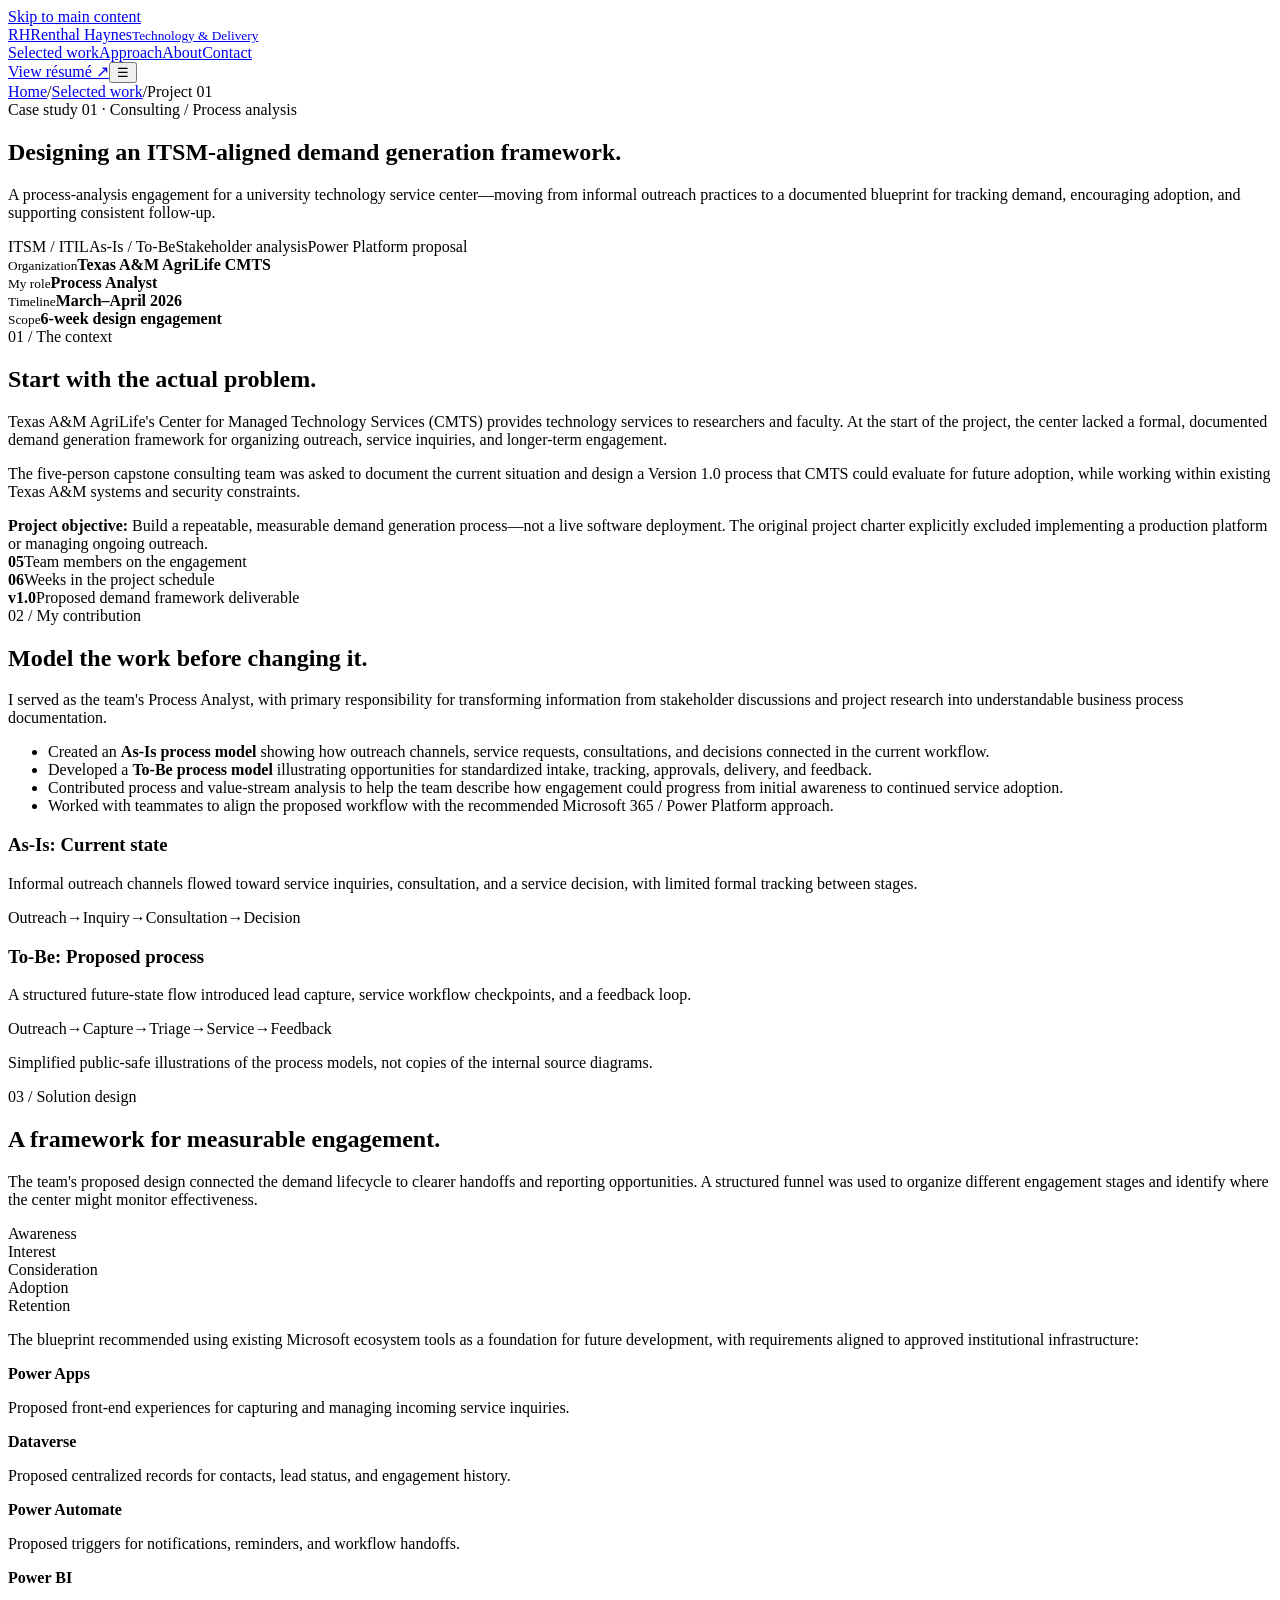
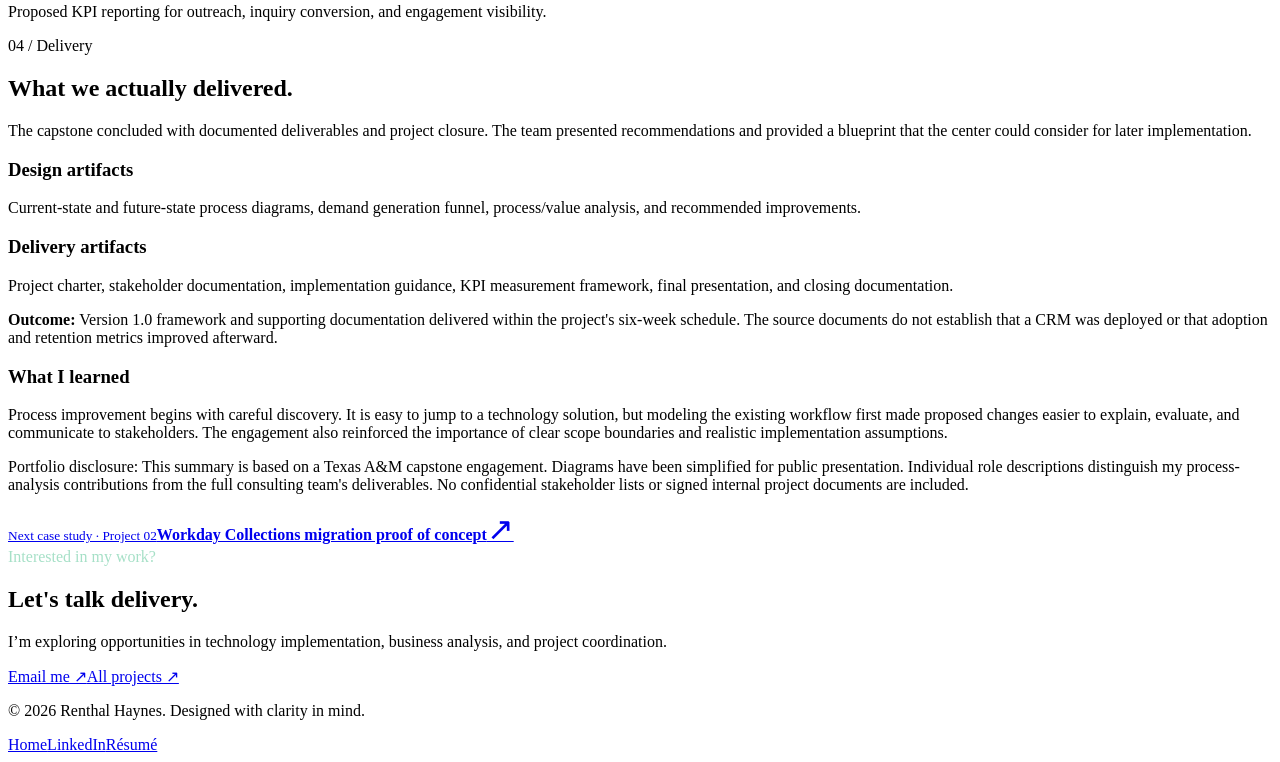
==== agrilife.html @ 1ded7bfa "Add portfolio website: agrilife.html" ====
<!DOCTYPE html><html lang="en"><head><meta charset="utf-8"><meta name="viewport" content="width=device-width,initial-scale=1"><meta name="description" content="A case study in ITSM-aligned demand generation, business process analysis, and future-state solution design for Texas A&M AgriLife CMTS."><meta name="theme-color" content="#09252e"><title>AgriLife ITSM Case Study | Renthal Haynes</title><link rel="icon" href="assets/favicon.svg" type="image/svg+xml"><link rel="stylesheet" href="styles.css"></head><body>
<a class="skip-link" href="#main">Skip to main content</a><header class="site-header"><div class="container nav-wrap"><a class="brand" href="index.html"><span class="brand-mark">RH</span><span>Renthal Haynes<small>Technology &amp; Delivery</small></span></a><nav class="nav-links" id="site-menu" aria-label="Primary navigation"><a href="index.html#work">Selected work</a><a href="index.html#approach">Approach</a><a href="index.html#about">About</a><a href="index.html#contact">Contact</a></nav><div class="header-right"><a class="nav-cta" href="resume.html" target="_blank" rel="noopener">View résumé ↗</a><button type="button" class="menu-btn" aria-controls="site-menu" aria-expanded="false" aria-label="Open navigation">☰</button></div></div></header>
<main id="main"><section class="case-hero"><div class="container"><div class="crumbs"><a href="index.html">Home</a><span>/</span><a href="index.html#work">Selected work</a><span>/</span>Project 01</div><div class="eyebrow">Case study 01 · Consulting / Process analysis</div><h1>Designing an ITSM-aligned demand generation framework.</h1><p class="lede">A process-analysis engagement for a university technology service center—moving from informal outreach practices to a documented blueprint for tracking demand, encouraging adoption, and supporting consistent follow-up.</p><div class="tags"><span>ITSM / ITIL</span><span>As-Is / To-Be</span><span>Stakeholder analysis</span><span>Power Platform proposal</span></div><div class="case-facts"><div class="case-fact"><small>Organization</small><strong>Texas A&amp;M AgriLife CMTS</strong></div><div class="case-fact"><small>My role</small><strong>Process Analyst</strong></div><div class="case-fact"><small>Timeline</small><strong>March–April 2026</strong></div><div class="case-fact"><small>Scope</small><strong>6-week design engagement</strong></div></div></div></section>
<section class="case-section"><div class="container case-row"><div class="case-side"><div class="eyebrow small-label">01 / The context</div><h2>Start with the actual problem.</h2></div><div class="case-main"><p>Texas A&amp;M AgriLife's Center for Managed Technology Services (CMTS) provides technology services to researchers and faculty. At the start of the project, the center lacked a formal, documented demand generation framework for organizing outreach, service inquiries, and longer-term engagement.</p><p>The five-person capstone consulting team was asked to document the current situation and design a Version 1.0 process that CMTS could evaluate for future adoption, while working within existing Texas A&amp;M systems and security constraints.</p><div class="callout"><strong>Project objective:</strong> Build a repeatable, measurable demand generation process—not a live software deployment. The original project charter explicitly excluded implementing a production platform or managing ongoing outreach.</div><div class="metric-cards"><div class="metric-card"><strong>05</strong><span>Team members on the engagement</span></div><div class="metric-card"><strong>06</strong><span>Weeks in the project schedule</span></div><div class="metric-card"><strong>v1.0</strong><span>Proposed demand framework deliverable</span></div></div></div></div></section>
<section class="case-section alt"><div class="container case-row"><div class="case-side"><div class="eyebrow small-label">02 / My contribution</div><h2>Model the work before changing it.</h2></div><div class="case-main"><p>I served as the team's Process Analyst, with primary responsibility for transforming information from stakeholder discussions and project research into understandable business process documentation.</p><ul><li>Created an <strong>As-Is process model</strong> showing how outreach channels, service requests, consultations, and decisions connected in the current workflow.</li><li>Developed a <strong>To-Be process model</strong> illustrating opportunities for standardized intake, tracking, approvals, delivery, and feedback.</li><li>Contributed process and value-stream analysis to help the team describe how engagement could progress from initial awareness to continued service adoption.</li><li>Worked with teammates to align the proposed workflow with the recommended Microsoft 365 / Power Platform approach.</li></ul><div class="case-duo"><div class="case-panel"><h3>As-Is: Current state</h3><p>Informal outreach channels flowed toward service inquiries, consultation, and a service decision, with limited formal tracking between stages.</p><div class="flow-simple" role="img" aria-label="Simplified current workflow: Outreach to inquiry to consultation to decision"><span>Outreach</span><b>→</b><span>Inquiry</span><b>→</b><span>Consultation</span><b>→</b><span>Decision</span></div></div><div class="case-panel"><h3>To-Be: Proposed process</h3><p>A structured future-state flow introduced lead capture, service workflow checkpoints, and a feedback loop.</p><div class="flow-simple" role="img" aria-label="Simplified future workflow: Outreach to capture to triage to service to feedback"><span>Outreach</span><b>→</b><span>Capture</span><b>→</b><span>Triage</span><b>→</b><span>Service</span><b>→</b><span>Feedback</span></div></div></div><p class="figcaption">Simplified public-safe illustrations of the process models, not copies of the internal source diagrams.</p></div></div></section>
<section class="case-section"><div class="container case-row"><div class="case-side"><div class="eyebrow small-label">03 / Solution design</div><h2>A framework for measurable engagement.</h2></div><div class="case-main"><p>The team's proposed design connected the demand lifecycle to clearer handoffs and reporting opportunities. A structured funnel was used to organize different engagement stages and identify where the center might monitor effectiveness.</p><div class="funnel" role="img" aria-label="Proposed demand funnel: awareness, interest, consideration, adoption, retention"><div>Awareness</div><div>Interest</div><div>Consideration</div><div>Adoption</div><div>Retention</div></div><p>The blueprint recommended using existing Microsoft ecosystem tools as a foundation for future development, with requirements aligned to approved institutional infrastructure:</p><div class="tools-grid"><div class="tool-item"><strong>Power Apps</strong><p>Proposed front-end experiences for capturing and managing incoming service inquiries.</p></div><div class="tool-item"><strong>Dataverse</strong><p>Proposed centralized records for contacts, lead status, and engagement history.</p></div><div class="tool-item"><strong>Power Automate</strong><p>Proposed triggers for notifications, reminders, and workflow handoffs.</p></div><div class="tool-item"><strong>Power BI</strong><p>Proposed KPI reporting for outreach, inquiry conversion, and engagement visibility.</p></div></div></div></div></section>
<section class="case-section alt"><div class="container case-row"><div class="case-side"><div class="eyebrow small-label">04 / Delivery</div><h2>What we actually delivered.</h2></div><div class="case-main"><p>The capstone concluded with documented deliverables and project closure. The team presented recommendations and provided a blueprint that the center could consider for later implementation.</p><div class="case-duo"><div class="case-panel"><h3>Design artifacts</h3><p>Current-state and future-state process diagrams, demand generation funnel, process/value analysis, and recommended improvements.</p></div><div class="case-panel"><h3>Delivery artifacts</h3><p>Project charter, stakeholder documentation, implementation guidance, KPI measurement framework, final presentation, and closing documentation.</p></div></div><div class="callout"><strong>Outcome:</strong> Version 1.0 framework and supporting documentation delivered within the project's six-week schedule. The source documents do not establish that a CRM was deployed or that adoption and retention metrics improved afterward.</div><h3>What I learned</h3><p>Process improvement begins with careful discovery. It is easy to jump to a technology solution, but modeling the existing workflow first made proposed changes easier to explain, evaluate, and communicate to stakeholders. The engagement also reinforced the importance of clear scope boundaries and realistic implementation assumptions.</p><p class="notice">Portfolio disclosure: This summary is based on a Texas A&amp;M capstone engagement. Diagrams have been simplified for public presentation. Individual role descriptions distinguish my process-analysis contributions from the full consulting team's deliverables. No confidential stakeholder lists or signed internal project documents are included.</p></div></div></section>
<div class="next-project"><div class="container"><a href="workday.html"><span><small>Next case study · Project 02</small><strong>Workday Collections migration proof of concept</strong></span><span style="font-size:2rem" aria-hidden="true">↗</span></a></div></div>
<section class="cta-section" id="contact"><div class="container cta-content"><div><div class="eyebrow" style="color:#a6e0c7">Interested in my work?</div><h2>Let's talk delivery.</h2><p>I’m exploring opportunities in technology implementation, business analysis, and project coordination.</p></div><div class="contact-actions"><a class="btn btn-primary" href="mailto:renthalhaynes@gmail.com?subject=Portfolio%20inquiry">Email me ↗</a><a class="btn btn-outline" href="index.html#work">All projects ↗</a></div></div></section></main>
<footer class="footer"><div class="container footer-inner"><p>© <span data-year>2026</span> Renthal Haynes. Designed with clarity in mind.</p><div class="footer-links"><a href="index.html">Home</a><a href="https://www.linkedin.com/in/renthal-haynes-ii/" target="_blank" rel="noopener noreferrer">LinkedIn</a><a href="resume.html" target="_blank" rel="noopener">Résumé</a></div></div></footer><script src="script.js" defer></script></body></html>
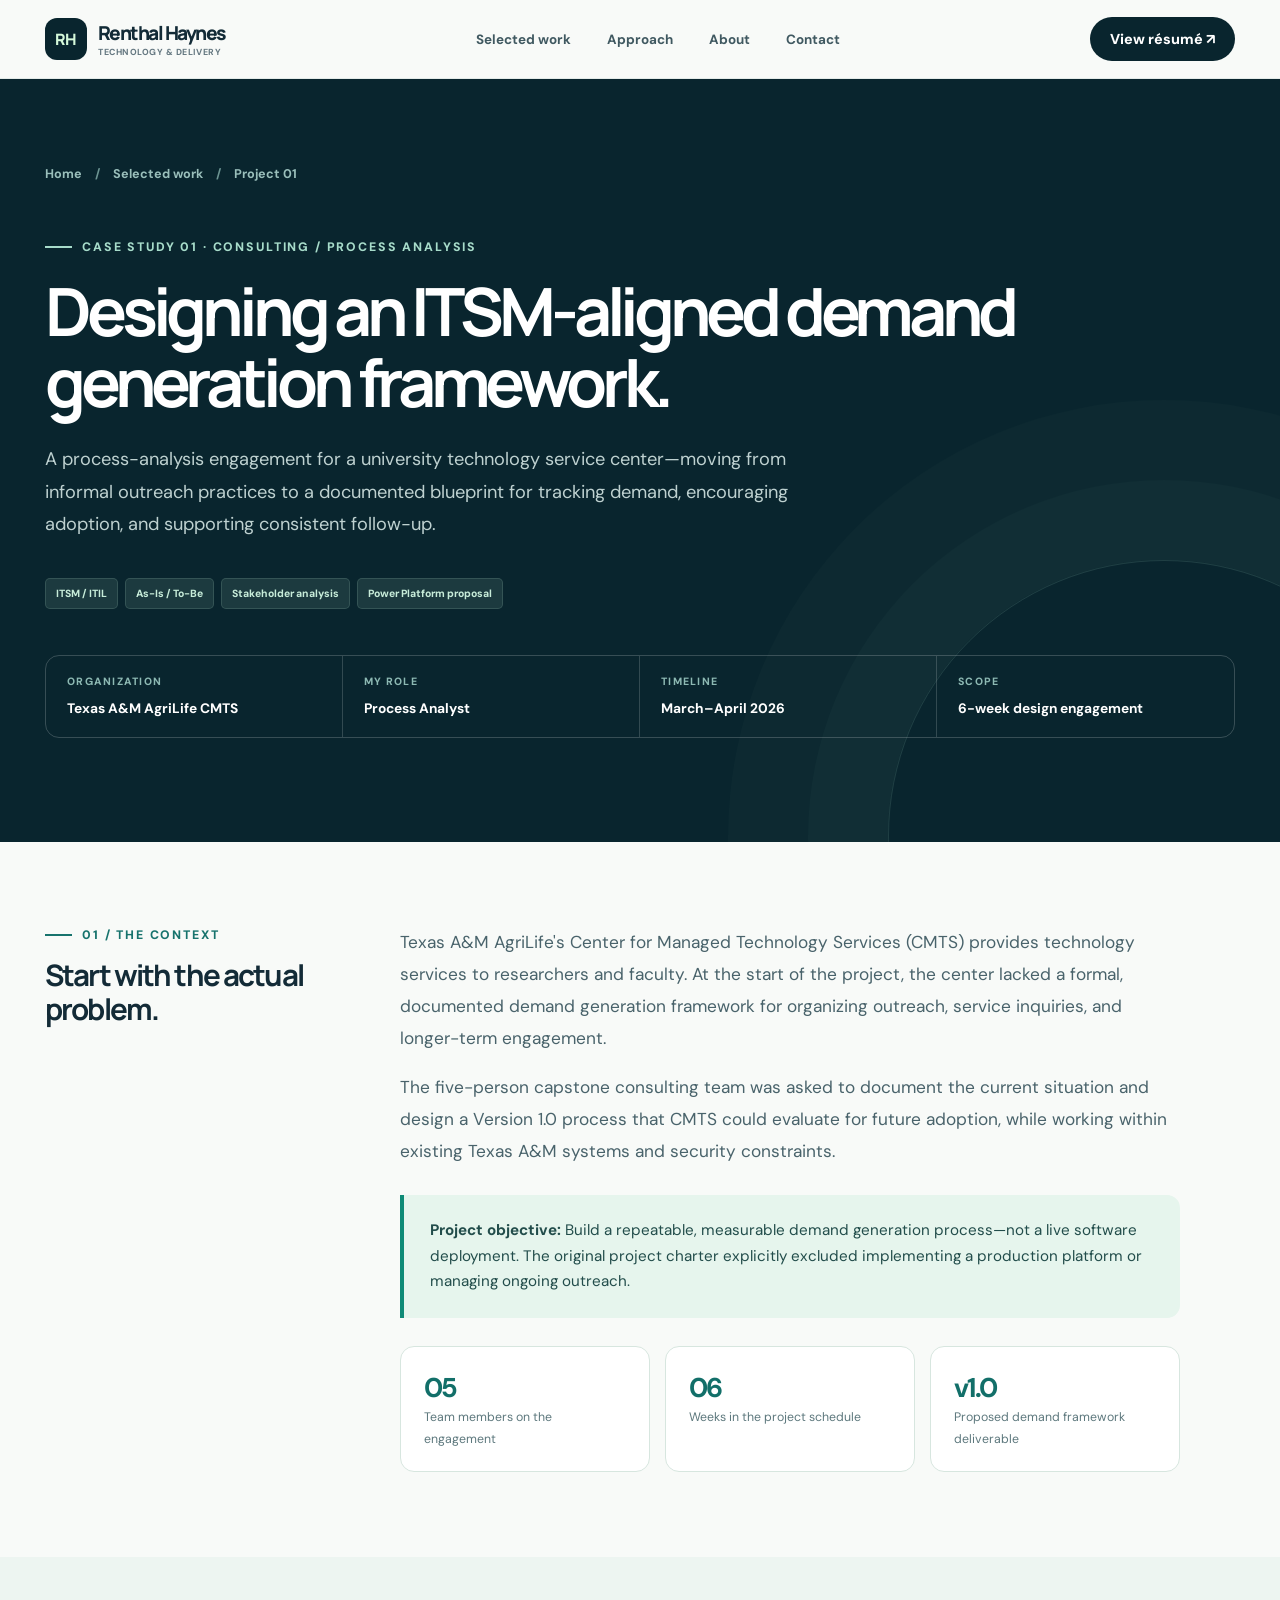
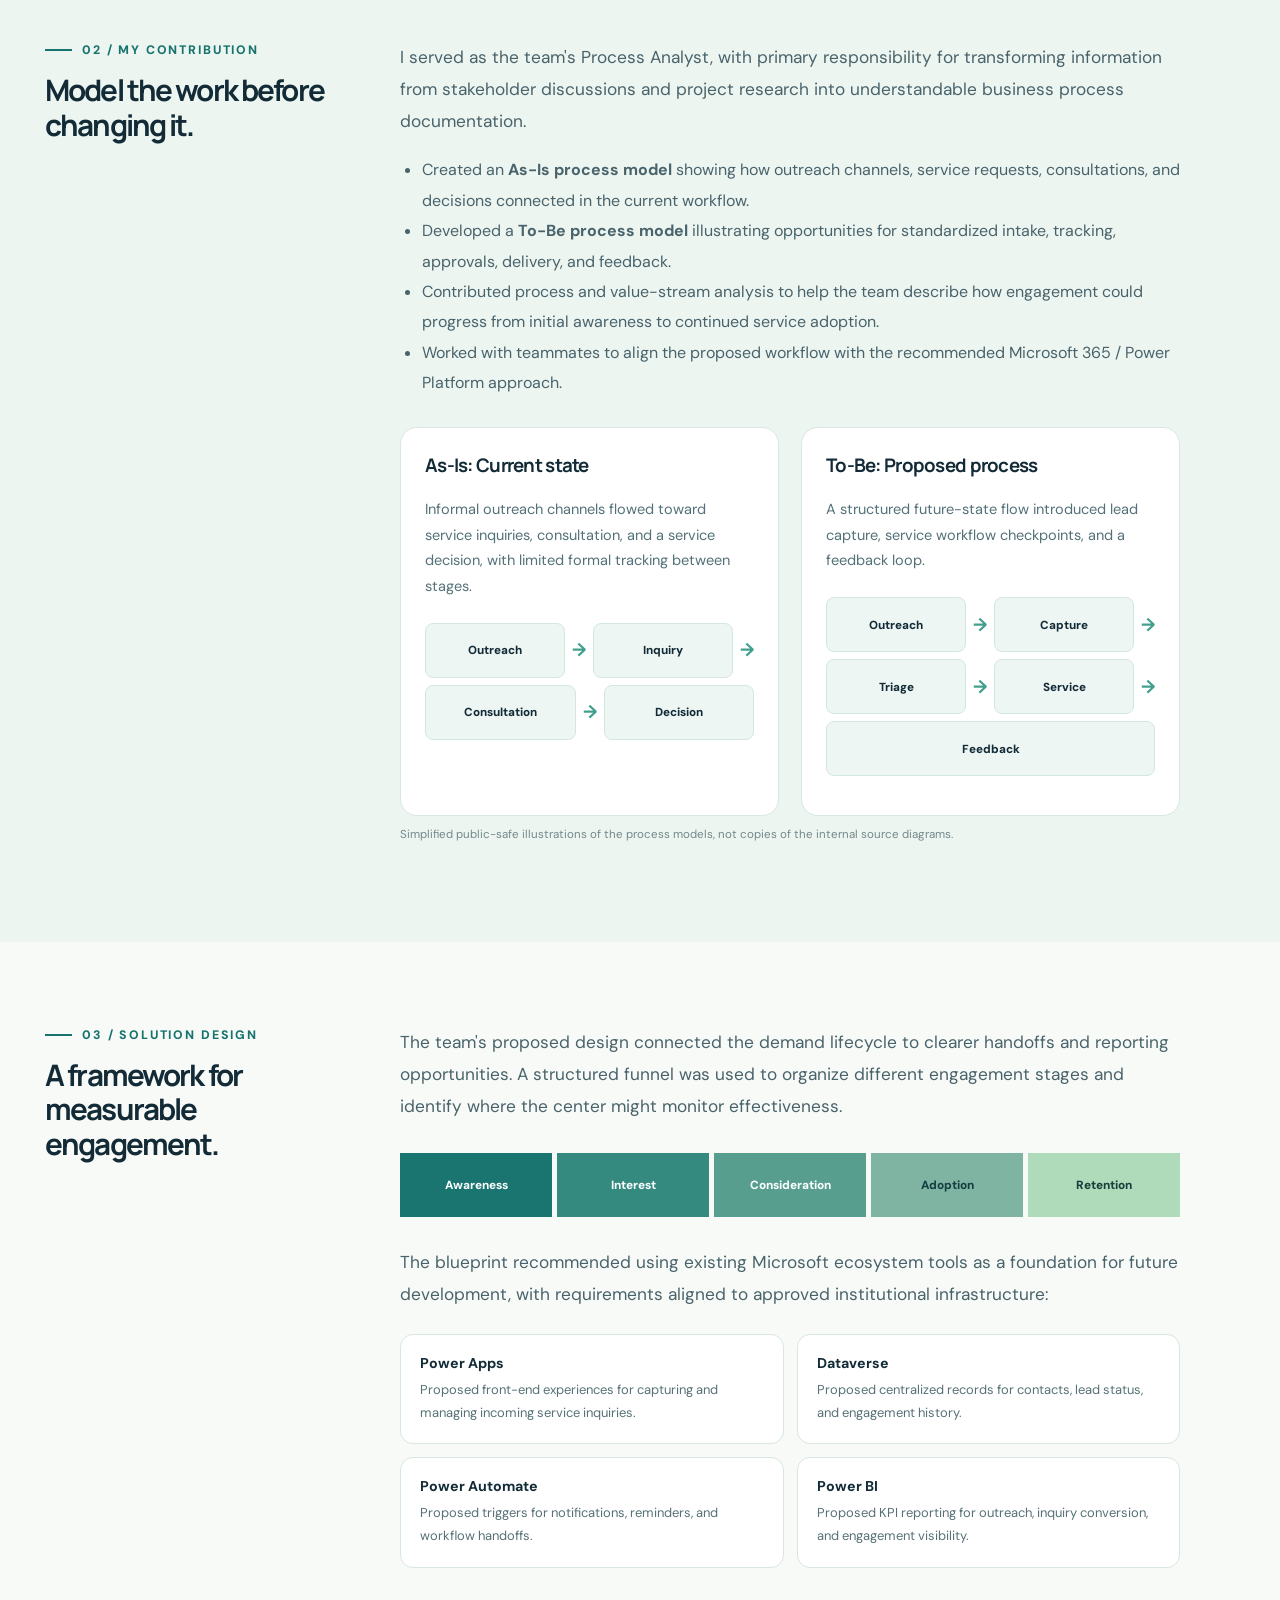
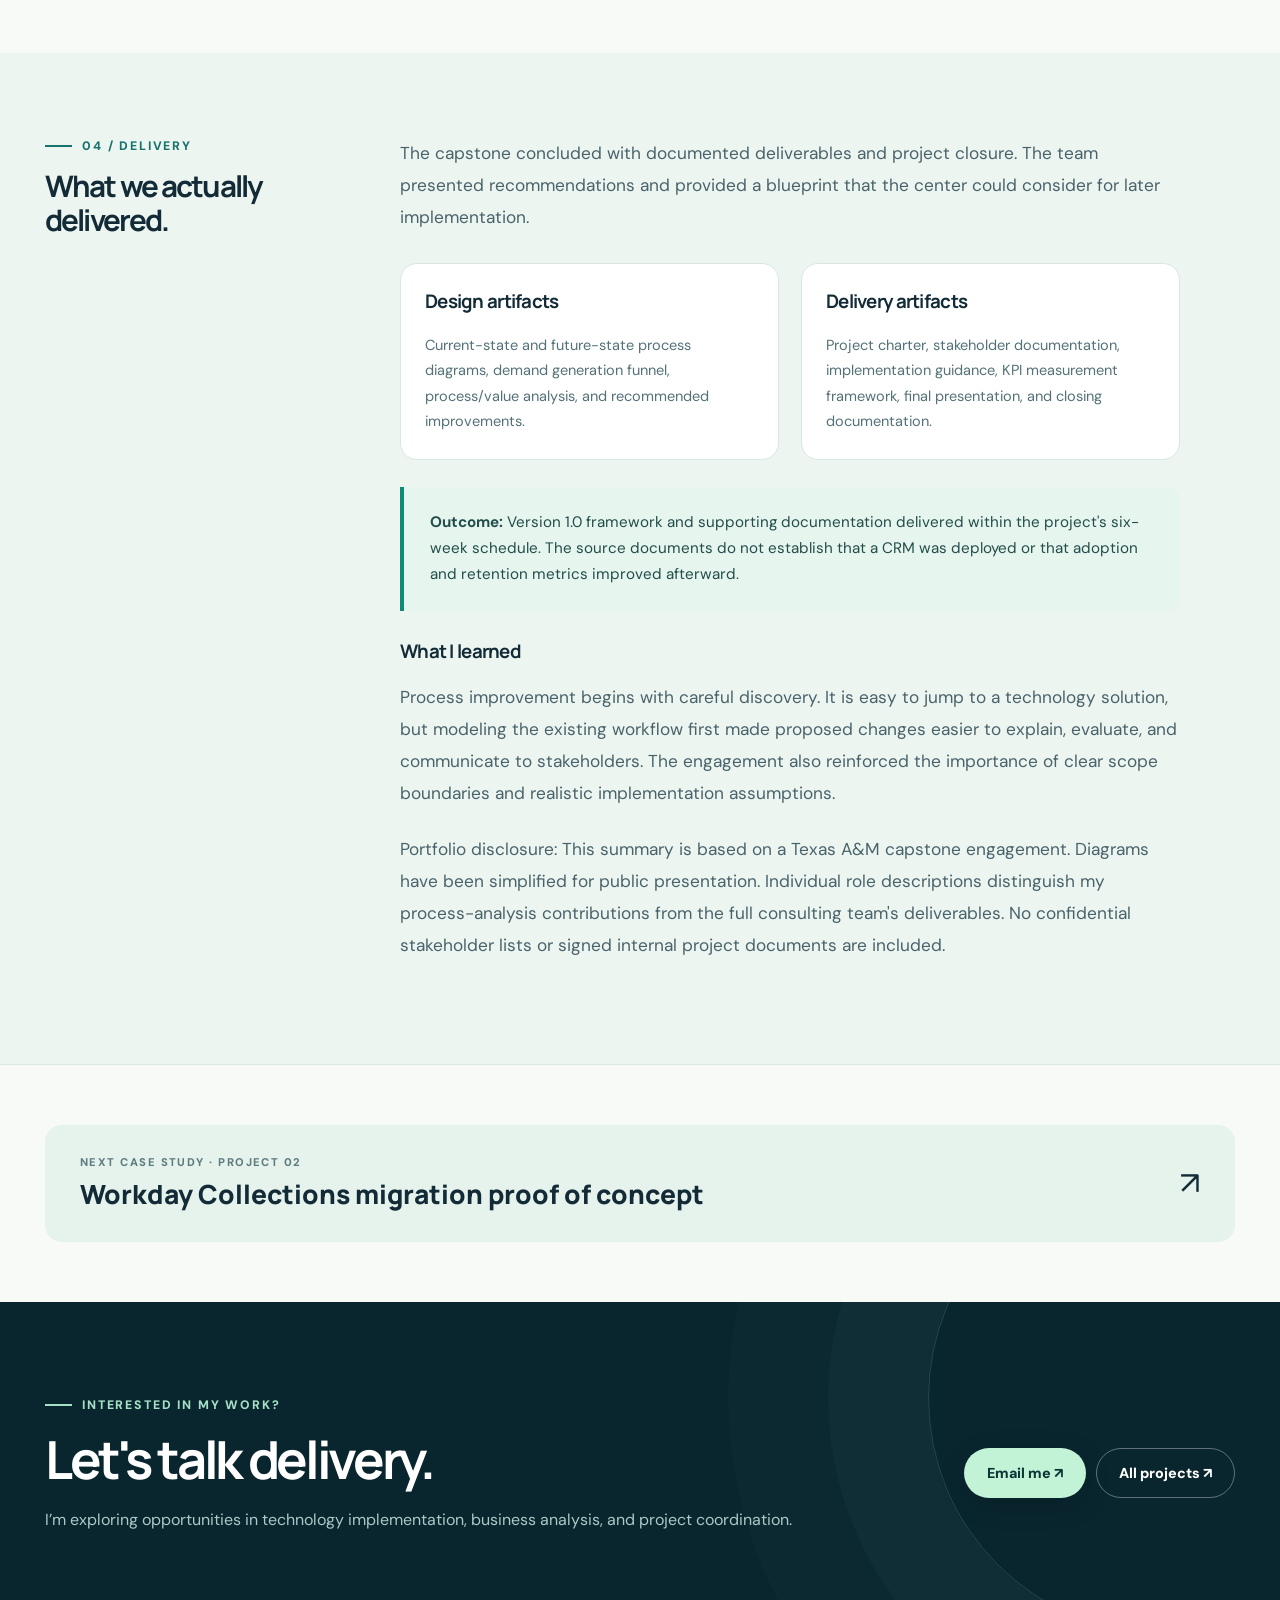
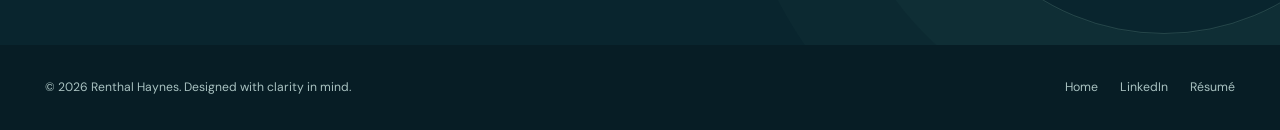
==== commit d4965367: "Fix résumé PDF links to uploaded asset" ====
--- a/agrilife.html
+++ b/agrilife.html
@@ -1,5 +1,5 @@
 <!DOCTYPE html><html lang="en"><head><meta charset="utf-8"><meta name="viewport" content="width=device-width,initial-scale=1"><meta name="description" content="A case study in ITSM-aligned demand generation, business process analysis, and future-state solution design for Texas A&M AgriLife CMTS."><meta name="theme-color" content="#09252e"><title>AgriLife ITSM Case Study | Renthal Haynes</title><link rel="icon" href="assets/favicon.svg" type="image/svg+xml"><link rel="stylesheet" href="styles.css"></head><body>
-<a class="skip-link" href="#main">Skip to main content</a><header class="site-header"><div class="container nav-wrap"><a class="brand" href="index.html"><span class="brand-mark">RH</span><span>Renthal Haynes<small>Technology &amp; Delivery</small></span></a><nav class="nav-links" id="site-menu" aria-label="Primary navigation"><a href="index.html#work">Selected work</a><a href="index.html#approach">Approach</a><a href="index.html#about">About</a><a href="index.html#contact">Contact</a></nav><div class="header-right"><a class="nav-cta" href="resume.html" target="_blank" rel="noopener">View résumé ↗</a><button type="button" class="menu-btn" aria-controls="site-menu" aria-expanded="false" aria-label="Open navigation">☰</button></div></div></header>
+<a class="skip-link" href="#main">Skip to main content</a><header class="site-header"><div class="container nav-wrap"><a class="brand" href="index.html"><span class="brand-mark">RH</span><span>Renthal Haynes<small>Technology &amp; Delivery</small></span></a><nav class="nav-links" id="site-menu" aria-label="Primary navigation"><a href="index.html#work">Selected work</a><a href="index.html#approach">Approach</a><a href="index.html#about">About</a><a href="index.html#contact">Contact</a></nav><div class="header-right"><a class="nav-cta" href="assets/Renthal_Haynes_Solutions_Project_Delivery_Resume.pdf" target="_blank" rel="noopener">View résumé ↗</a><button type="button" class="menu-btn" aria-controls="site-menu" aria-expanded="false" aria-label="Open navigation">☰</button></div></div></header>
 <main id="main"><section class="case-hero"><div class="container"><div class="crumbs"><a href="index.html">Home</a><span>/</span><a href="index.html#work">Selected work</a><span>/</span>Project 01</div><div class="eyebrow">Case study 01 · Consulting / Process analysis</div><h1>Designing an ITSM-aligned demand generation framework.</h1><p class="lede">A process-analysis engagement for a university technology service center—moving from informal outreach practices to a documented blueprint for tracking demand, encouraging adoption, and supporting consistent follow-up.</p><div class="tags"><span>ITSM / ITIL</span><span>As-Is / To-Be</span><span>Stakeholder analysis</span><span>Power Platform proposal</span></div><div class="case-facts"><div class="case-fact"><small>Organization</small><strong>Texas A&amp;M AgriLife CMTS</strong></div><div class="case-fact"><small>My role</small><strong>Process Analyst</strong></div><div class="case-fact"><small>Timeline</small><strong>March–April 2026</strong></div><div class="case-fact"><small>Scope</small><strong>6-week design engagement</strong></div></div></div></section>
 <section class="case-section"><div class="container case-row"><div class="case-side"><div class="eyebrow small-label">01 / The context</div><h2>Start with the actual problem.</h2></div><div class="case-main"><p>Texas A&amp;M AgriLife's Center for Managed Technology Services (CMTS) provides technology services to researchers and faculty. At the start of the project, the center lacked a formal, documented demand generation framework for organizing outreach, service inquiries, and longer-term engagement.</p><p>The five-person capstone consulting team was asked to document the current situation and design a Version 1.0 process that CMTS could evaluate for future adoption, while working within existing Texas A&amp;M systems and security constraints.</p><div class="callout"><strong>Project objective:</strong> Build a repeatable, measurable demand generation process—not a live software deployment. The original project charter explicitly excluded implementing a production platform or managing ongoing outreach.</div><div class="metric-cards"><div class="metric-card"><strong>05</strong><span>Team members on the engagement</span></div><div class="metric-card"><strong>06</strong><span>Weeks in the project schedule</span></div><div class="metric-card"><strong>v1.0</strong><span>Proposed demand framework deliverable</span></div></div></div></div></section>
 <section class="case-section alt"><div class="container case-row"><div class="case-side"><div class="eyebrow small-label">02 / My contribution</div><h2>Model the work before changing it.</h2></div><div class="case-main"><p>I served as the team's Process Analyst, with primary responsibility for transforming information from stakeholder discussions and project research into understandable business process documentation.</p><ul><li>Created an <strong>As-Is process model</strong> showing how outreach channels, service requests, consultations, and decisions connected in the current workflow.</li><li>Developed a <strong>To-Be process model</strong> illustrating opportunities for standardized intake, tracking, approvals, delivery, and feedback.</li><li>Contributed process and value-stream analysis to help the team describe how engagement could progress from initial awareness to continued service adoption.</li><li>Worked with teammates to align the proposed workflow with the recommended Microsoft 365 / Power Platform approach.</li></ul><div class="case-duo"><div class="case-panel"><h3>As-Is: Current state</h3><p>Informal outreach channels flowed toward service inquiries, consultation, and a service decision, with limited formal tracking between stages.</p><div class="flow-simple" role="img" aria-label="Simplified current workflow: Outreach to inquiry to consultation to decision"><span>Outreach</span><b>→</b><span>Inquiry</span><b>→</b><span>Consultation</span><b>→</b><span>Decision</span></div></div><div class="case-panel"><h3>To-Be: Proposed process</h3><p>A structured future-state flow introduced lead capture, service workflow checkpoints, and a feedback loop.</p><div class="flow-simple" role="img" aria-label="Simplified future workflow: Outreach to capture to triage to service to feedback"><span>Outreach</span><b>→</b><span>Capture</span><b>→</b><span>Triage</span><b>→</b><span>Service</span><b>→</b><span>Feedback</span></div></div></div><p class="figcaption">Simplified public-safe illustrations of the process models, not copies of the internal source diagrams.</p></div></div></section>
@@ -7,4 +7,4 @@
 <section class="case-section alt"><div class="container case-row"><div class="case-side"><div class="eyebrow small-label">04 / Delivery</div><h2>What we actually delivered.</h2></div><div class="case-main"><p>The capstone concluded with documented deliverables and project closure. The team presented recommendations and provided a blueprint that the center could consider for later implementation.</p><div class="case-duo"><div class="case-panel"><h3>Design artifacts</h3><p>Current-state and future-state process diagrams, demand generation funnel, process/value analysis, and recommended improvements.</p></div><div class="case-panel"><h3>Delivery artifacts</h3><p>Project charter, stakeholder documentation, implementation guidance, KPI measurement framework, final presentation, and closing documentation.</p></div></div><div class="callout"><strong>Outcome:</strong> Version 1.0 framework and supporting documentation delivered within the project's six-week schedule. The source documents do not establish that a CRM was deployed or that adoption and retention metrics improved afterward.</div><h3>What I learned</h3><p>Process improvement begins with careful discovery. It is easy to jump to a technology solution, but modeling the existing workflow first made proposed changes easier to explain, evaluate, and communicate to stakeholders. The engagement also reinforced the importance of clear scope boundaries and realistic implementation assumptions.</p><p class="notice">Portfolio disclosure: This summary is based on a Texas A&amp;M capstone engagement. Diagrams have been simplified for public presentation. Individual role descriptions distinguish my process-analysis contributions from the full consulting team's deliverables. No confidential stakeholder lists or signed internal project documents are included.</p></div></div></section>
 <div class="next-project"><div class="container"><a href="workday.html"><span><small>Next case study · Project 02</small><strong>Workday Collections migration proof of concept</strong></span><span style="font-size:2rem" aria-hidden="true">↗</span></a></div></div>
 <section class="cta-section" id="contact"><div class="container cta-content"><div><div class="eyebrow" style="color:#a6e0c7">Interested in my work?</div><h2>Let's talk delivery.</h2><p>I’m exploring opportunities in technology implementation, business analysis, and project coordination.</p></div><div class="contact-actions"><a class="btn btn-primary" href="mailto:renthalhaynes@gmail.com?subject=Portfolio%20inquiry">Email me ↗</a><a class="btn btn-outline" href="index.html#work">All projects ↗</a></div></div></section></main>
-<footer class="footer"><div class="container footer-inner"><p>© <span data-year>2026</span> Renthal Haynes. Designed with clarity in mind.</p><div class="footer-links"><a href="index.html">Home</a><a href="https://www.linkedin.com/in/renthal-haynes-ii/" target="_blank" rel="noopener noreferrer">LinkedIn</a><a href="resume.html" target="_blank" rel="noopener">Résumé</a></div></div></footer><script src="script.js" defer></script></body></html>+<footer class="footer"><div class="container footer-inner"><p>© <span data-year>2026</span> Renthal Haynes. Designed with clarity in mind.</p><div class="footer-links"><a href="index.html">Home</a><a href="https://www.linkedin.com/in/renthal-haynes-ii/" target="_blank" rel="noopener noreferrer">LinkedIn</a><a href="assets/Renthal_Haynes_Solutions_Project_Delivery_Resume.pdf" target="_blank" rel="noopener">Résumé</a></div></div></footer><script src="script.js" defer></script></body></html>
--- a/styles.css
+++ b/styles.css
@@ -0,0 +1,7 @@
+@import url('https://fonts.googleapis.com/css2?family=DM+Sans:wght@400;500;600;700&family=Manrope:wght@400;500;600;700;800&display=swap');
+:root{--ink:#132b37;--muted:#647780;--paper:#f8faf8;--canvas:#f0f5f3;--white:#fff;--line:#dce7e4;--dark:#09252e;--dark2:#143942;--teal:#0f7d75;--mint:#c1f1dc;--lime:#d8f2c1;--amber:#f8cd8a;--shadow:0 26px 70px rgba(20,55,67,.095);--radius:21px;scroll-behavior:smooth}
+*{box-sizing:border-box}body{margin:0;background:var(--paper);color:var(--ink);font-family:'DM Sans',Arial,sans-serif;-webkit-font-smoothing:antialiased}body.menu-open{overflow:hidden}::selection{background:#b0e3ce;color:#073b3a}a{color:inherit;text-decoration:none}button{font:inherit;cursor:pointer}img{max-width:100%}p{line-height:1.76}h1,h2,h3,h4,p{margin-top:0}h1,h2,h3,h4,.brand,.pill{font-family:'Manrope',Arial,sans-serif}h1{font-size:clamp(3.1rem,6.65vw,6.4rem);letter-spacing:-.077em;line-height:1.07}h2{font-size:clamp(2.15rem,4.1vw,3.75rem);line-height:1.16;letter-spacing:-.063em}h3{letter-spacing:-.038em}.eyebrow{display:flex;align-items:center;gap:10px;font-size:.77rem;font-weight:800;letter-spacing:.15em;text-transform:uppercase}.eyebrow:before{content:'';width:27px;height:2px;background:currentColor}.container{width:min(1190px,calc(100% - 64px));margin-inline:auto}.skip-link{position:absolute;top:-150px;left:15px;z-index:1000;background:#fff;color:#000;padding:10px}.skip-link:focus{top:10px}a:focus-visible,button:focus-visible{outline:3px solid #6ec7a1;outline-offset:4px}.site-header{position:sticky;top:0;z-index:50;background:rgba(248,250,248,.94);border-bottom:1px solid rgba(16,65,72,.09);backdrop-filter:blur(16px)}.nav-wrap{height:78px;display:flex;align-items:center;justify-content:space-between;gap:20px}.brand{font-size:1.2rem;font-weight:800;letter-spacing:-.08em;display:flex;align-items:center;gap:11px}.brand-mark{width:42px;height:42px;display:grid;place-items:center;border-radius:12px;background:var(--dark);color:#d5f9da;font-size:.98rem;letter-spacing:-.06em}.brand small{font-family:'DM Sans',sans-serif;letter-spacing:.06em;text-transform:uppercase;font-size:.55rem;line-height:1.4;color:var(--muted);font-weight:700;display:block}.nav-links{display:flex;align-items:center;gap:36px}.nav-links a{font-size:.84rem;font-weight:700;color:#405961;transition:color .2s}.nav-links a:hover,.nav-links a[aria-current="page"]{color:var(--teal)}.nav-cta,.btn{display:inline-flex;align-items:center;justify-content:center;gap:13px;border:1px solid transparent;font-size:.9rem;font-weight:800;border-radius:999px;transition:transform .2s,background .2s,box-shadow .2s}.btn:hover,.nav-cta:hover{transform:translateY(-2px)}.nav-cta{background:var(--dark);color:white!important;padding:12px 19px}.menu-btn{display:none;border:0;background:transparent;color:var(--ink)}.btn{padding:15px 22px}.btn-primary{background:#c2f3d6;color:#0c3636;box-shadow:0 7px 30px rgba(0,0,0,.11)}.btn-primary:hover{background:#a6efc9}.btn-outline{border-color:rgba(255,255,255,.35);color:white;background:transparent}.btn-outline:hover{background:rgba(255,255,255,.1)}.btn-dark{background:var(--dark);color:#fff}.btn-light-outline{border-color:#b7cfcc;color:var(--ink)}.icon-arrow{font-size:1.15rem;font-weight:500}.hero{background:var(--dark);color:#f8fffc;position:relative;overflow:hidden}.hero:before{content:'';position:absolute;inset:0;background:radial-gradient(ellipse 760px 460px at 90% 27%,rgba(45,133,131,.28),transparent 80%),radial-gradient(ellipse 420px 290px at -10% 110%,rgba(172,222,184,.09),transparent 85%);pointer-events:none}.hero:after{content:'';position:absolute;right:6%;top:0;bottom:0;width:48%;opacity:.065;pointer-events:none;background:repeating-linear-gradient(90deg,transparent 0,transparent 59px,#d5fff4 60px,transparent 61px)}.hero-inner{position:relative;z-index:1;display:grid;grid-template-columns:1.15fr .85fr;gap:60px;padding:100px 0 113px;align-items:center}.hero .eyebrow{color:#a9d7c8;margin-bottom:30px}.hero h1{max-width:780px;margin-bottom:28px}.hero h1 .accent{color:#b9f1d4}.hero-desc{font-size:1.13rem;color:#b4cdd0;max-width:620px;margin-bottom:34px;line-height:1.75}.hero-buttons{display:flex;align-items:center;gap:13px;flex-wrap:wrap}.availability{display:flex;align-items:center;gap:9px;color:#b7c9c8;margin-top:38px;font-size:.81rem}.availability:before{content:'';width:9px;height:9px;border-radius:100%;background:#b2e5a3;box-shadow:0 0 0 5px rgba(178,229,163,.12)}.hero-art{position:relative;min-height:445px;display:grid;align-items:center}.orbit{position:absolute;width:440px;height:440px;left:4%;top:0;border-radius:50%;border:1px solid rgba(193,241,220,.11)}.orbit:before,.orbit:after{content:'';position:absolute;inset:45px;border-radius:50%;border:1px dashed rgba(193,241,220,.10)}.orbit:after{inset:100px}.board{background:#fafffc;border-radius:22px;box-shadow:0 40px 85px rgba(1,15,24,.32);color:#103743;padding:26px;transform:rotate(-4deg);width:min(100%,440px);margin:30px auto;position:relative;border:1px solid rgba(0,0,0,.04)}.board-top{display:flex;align-items:center;justify-content:space-between;border-bottom:1px solid #e4eeeb;padding-bottom:18px}.board-title{font-size:.78rem;font-weight:800;letter-spacing:.035em}.board-dots{display:flex;gap:5px}.board-dots i{display:block;width:7px;height:7px;background:#d1ded9;border-radius:99px}.board-dots i:first-child{background:#93d8c1}.board-label{margin:21px 0 10px;font-size:.65rem;color:#718883;font-weight:800;text-transform:uppercase;letter-spacing:.15em}.board-step{display:flex;align-items:center;justify-content:space-between;padding:14px;border-radius:12px;background:#f0f6f3;margin-bottom:8px;font-size:.8rem;font-weight:700}.board-step span:first-child{display:flex;align-items:center;gap:10px}.step-num{width:29px;height:29px;border-radius:9px;display:grid;place-items:center;font-size:.7rem;background:#cde8db;color:#0d6057}.board-step .tick{width:18px;height:18px;border-radius:50%;display:grid;place-items:center;font-size:11px;background:#176e5f;color:white}.board-step:last-child .tick{background:#d6e2dd;color:#517469}.board-bottom{background:#123e43;color:#f8fffc;margin-top:23px;border-radius:13px;padding:19px;display:flex;align-items:center;justify-content:space-between;gap:14px}.board-bottom strong{font-size:1.5rem;letter-spacing:-.06em}.board-bottom small{font-size:.65rem;color:#b4d0ca;display:block;line-height:1.4}.float-tag{position:absolute;border:1px solid rgba(255,255,255,.13);background:#d5f3de;color:#155246;border-radius:11px;padding:12px 14px;font-size:.68rem;font-weight:800;box-shadow:0 12px 35px rgba(0,0,0,.15);right:-9px;top:70px;transform:rotate(8deg)}.float-tag.secondary{background:#f7d6aa;left:-25px;right:auto;top:auto;bottom:65px;transform:rotate(7deg)}.divider-strip{border-bottom:1px solid var(--line);background:#fff}.proof-strip{display:flex;justify-content:space-between;gap:24px;padding:26px 0;align-items:center}.proof-strip>span{font-size:.72rem;letter-spacing:.11em;color:#5d767c;font-weight:800;text-transform:uppercase}.proof-list{display:flex;flex-wrap:wrap;gap:30px;justify-content:flex-end}.proof-list span{font-size:.85rem;color:#3c5a62;font-weight:800}.section{padding:112px 0}.section-head{display:flex;align-items:end;justify-content:space-between;gap:30px;margin-bottom:45px}.section-head h2{margin:15px 0 0;max-width:690px}.section-head .section-side{max-width:365px;font-size:.98rem;color:var(--muted);line-height:1.7;margin:0}.small-label{font-weight:800;color:#17736d}.project-grid{display:grid;grid-template-columns:1.08fr .92fr;gap:25px}.project-card{border:1px solid #dce8e5;background:#fff;overflow:hidden;border-radius:24px;box-shadow:0 15px 54px rgba(24,63,71,.043);transition:transform .24s,box-shadow .24s}.project-card:hover{transform:translateY(-5px);box-shadow:var(--shadow)}.project-visual{height:320px;overflow:hidden;position:relative;background:#193e46;padding:35px}.project-visual:after{content:'';position:absolute;inset:0;background:radial-gradient(circle at 70% 30%,rgba(135,245,204,.21),transparent 55%)}.project-visual.workday{background:#e7eeed}.project-visual.workday:after{background:radial-gradient(circle at 85% 15%,rgba(99,161,188,.24),transparent 65%)}.chip{display:inline-block;background:rgba(255,255,255,.85);color:#184550;border-radius:100px;padding:8px 12px;font-size:.67rem;font-weight:800;letter-spacing:.09em;text-transform:uppercase;position:relative;z-index:2}.process-art{height:205px;display:flex;align-items:center;justify-content:center;position:relative;z-index:1;gap:10px}.process-node{padding:14px 13px;background:#d8f7e7;border:1px solid #b2eacb;border-radius:12px;font-weight:800;font-size:.74rem;max-width:135px;text-align:center;box-shadow:0 15px 24px rgba(0,0,0,.16)}.process-node:nth-of-type(2){background:#f6d19c;border-color:#f7d19a}.process-node:nth-of-type(3){background:#fff}.process-arrow{font-size:1.7rem;color:#b5ebce}.dashboard-art{position:absolute;left:9%;right:9%;top:62px;bottom:0;background:#fff;border:1px solid #d8e4e4;box-shadow:0 15px 35px rgba(29,73,82,.15);border-radius:15px 15px 0 0;padding:17px;transform:rotate(-4deg)}.dash-header{display:flex;justify-content:space-between;align-items:center;margin-bottom:20px;font-size:.75rem;font-weight:800}.dash-header span{font-size:.6rem;color:#617981}.dash-cards{display:grid;grid-template-columns:repeat(3,1fr);gap:9px}.dash-tile{background:#f2f6f5;border-radius:8px;padding:12px}.dash-tile strong{font-size:1.25rem;font-weight:800;display:block;letter-spacing:-.06em}.dash-tile small{font-size:.54rem;color:#718388}.dash-bars{height:105px;display:flex;align-items:end;gap:9px;padding:18px 9px 0;border-bottom:1px solid #dce6e6}.dash-bars i{flex:1;background:#8bd4c0;border-radius:4px 4px 0 0}.dash-bars i:nth-child(even){background:#2a7b80}.project-content{padding:29px 32px 34px}.project-meta{display:flex;flex-wrap:wrap;gap:13px;color:#6b8387;font-size:.76rem;font-weight:700;margin-bottom:16px}.project-meta span:not(:last-child):after{content:'·';padding-left:13px}.project-content h3{font-size:1.65rem;line-height:1.31;margin-bottom:15px;letter-spacing:-.05em}.project-content p{font-size:.95rem;color:#61767a;line-height:1.7;margin-bottom:22px}.tags{display:flex;flex-wrap:wrap;gap:7px;margin-bottom:26px}.tags span{background:#edf5f2;color:#34665f;padding:8px 10px;font-weight:800;font-size:.65rem;border-radius:5px}.text-link{font-weight:800;color:#0c6b65;font-size:.84rem;display:inline-flex;gap:10px;align-items:center}.text-link:hover{text-decoration:underline}.approach{background:#e9f2ef}.approach-grid{display:grid;grid-template-columns:1fr 1fr;gap:70px;align-items:center}.approach h2{max-width:540px;margin:19px 0}.approach p{color:#56717a;max-width:550px}.principles{display:grid;gap:12px}.principle{background:#fff;border:1px solid #d5e5df;border-radius:17px;padding:22px 25px;display:flex;gap:21px;align-items:start;box-shadow:0 10px 24px rgba(27,72,72,.028)}.principle>span{width:42px;height:42px;border-radius:12px;display:grid;place-items:center;background:#e2f3e8;color:#18635f;font-weight:800;font-size:.85rem;flex-shrink:0}.principle h3{margin:1px 0 6px;font-size:1rem}.principle p{margin:0;font-size:.86rem;line-height:1.65}.about-grid{display:grid;grid-template-columns:1fr 1fr;gap:85px}.about h2{margin:14px 0 23px}.about p{font-size:1.02rem;color:#557078}.skill-box{padding:32px;border:1px solid #dce7e4;border-radius:22px;background:white}.skill-box h3{font-size:1.2rem}.skill-group{padding-top:18px;border-top:1px solid #e8eeee;margin-top:18px}.skill-group h4{font-size:.74rem;letter-spacing:.13em;text-transform:uppercase;color:#13766b;margin-bottom:8px}.skill-group p{font-size:.88rem;margin:0}.experience-line{border-left:1px solid #d8e4df;padding-left:22px;margin-top:27px}.experience-item{position:relative;margin-bottom:23px}.experience-item:before{content:'';position:absolute;left:-28px;top:6px;width:10px;height:10px;background:#288d79;border:3px solid #f8faf8;border-radius:50%}.experience-item strong{display:block;font-size:.87rem}.experience-item small{color:#7b8b8c;font-size:.72rem}.cta-section{background:var(--dark);color:white;padding:95px 0;position:relative;overflow:hidden}.cta-section:before{content:'';position:absolute;right:-120px;top:-140px;width:470px;height:470px;border:1px solid rgba(183,241,216,.16);border-radius:50%;box-shadow:0 0 0 100px rgba(129,226,193,.025),0 0 0 200px rgba(129,226,193,.02)}.cta-content{position:relative;display:flex;gap:45px;align-items:center;justify-content:space-between}.cta-section h2{max-width:680px;margin:16px 0}.cta-section p{color:#acc9c8;font-size:1rem}.contact-actions{display:flex;gap:10px;flex-wrap:wrap}.footer{background:#071d25;color:#a9c2c1;padding:32px 0}.footer-inner{display:flex;justify-content:space-between;gap:15px;align-items:center}.footer p{margin:0;font-size:.76rem}.footer-links{display:flex;gap:22px;font-size:.77rem}.footer a:hover{color:white}
+/* CASE STUDIES */
+.case-hero{background:var(--dark);color:#fff;position:relative;overflow:hidden}.case-hero:after{content:'';position:absolute;width:550px;height:550px;border:1px solid rgba(184,236,218,.13);border-radius:50%;right:-160px;bottom:-270px;box-shadow:0 0 0 80px rgba(174,232,202,.023),0 0 0 160px rgba(174,232,202,.018)}.case-hero .container{position:relative;z-index:1;padding:86px 0 104px}.crumbs{color:#9abfbb;display:flex;align-items:center;gap:13px;font-size:.79rem;font-weight:700;margin-bottom:57px}.crumbs a:hover{color:#fff}.crumbs span{color:#6c9492}.case-hero .eyebrow{color:#a7dcca;margin-bottom:20px}.case-hero h1{font-size:clamp(2.8rem,5.2vw,5.6rem);max-width:1030px;margin-bottom:26px}.case-hero .lede{font-size:1.14rem;color:#bed1d0;max-width:780px;margin-bottom:38px}.case-hero .tags span{background:rgba(194,243,214,.1);color:#c7ecd9;border:1px solid rgba(203,245,220,.14)}.case-facts{display:grid;grid-template-columns:repeat(4,1fr);gap:0;border:1px solid rgba(255,255,255,.19);border-radius:14px;overflow:hidden;margin-top:46px}.case-fact{padding:19px 21px;border-right:1px solid rgba(255,255,255,.17)}.case-fact:last-child{border-right:0}.case-fact small{font-size:.66rem;text-transform:uppercase;letter-spacing:.12em;color:#8db9b3;font-weight:800;display:block;margin-bottom:9px}.case-fact strong{font-size:.86rem}.case-section{padding:85px 0}.case-section.alt{background:#edf5f1}.case-row{display:grid;grid-template-columns:290px 1fr;gap:65px}.case-side{position:relative}.case-side h2{font-size:1.85rem;margin:15px 0}.case-main{max-width:780px}.case-main>p{font-size:1.08rem;color:#49636b;line-height:1.85}.case-main ul{padding-left:22px;color:#49636b;line-height:1.9}.callout{border-left:4px solid #0e8a76;background:#e6f5ed;padding:23px 26px;border-radius:0 13px 13px 0;color:#224d4b;margin:27px 0;font-size:.95rem;line-height:1.7}.case-duo{display:grid;grid-template-columns:repeat(2,1fr);gap:22px;margin-top:29px}.case-panel{background:white;border:1px solid #d9e7e3;border-radius:17px;padding:24px}.case-panel h3{font-size:1.17rem}.case-panel p{font-size:.91rem;color:#537178;margin:0}.flow-simple{display:flex;align-items:stretch;flex-wrap:wrap;gap:7px;margin:23px 0 15px}.flow-simple span{display:inline-flex;align-items:center;justify-content:center;min-height:55px;background:#eef6f3;border:1px solid #d4e7df;padding:10px 13px;border-radius:8px;font-size:.73rem;text-align:center;font-weight:800;flex:1 1 105px}.flow-simple b{align-self:center;color:#409e8d;font-size:1.15rem}.figcaption{font-size:.72rem!important;color:#73888a!important;margin-top:8px!important}.metric-cards{display:grid;grid-template-columns:repeat(3,1fr);gap:15px;margin-top:28px}.metric-card{background:#fff;border:1px solid #d7e6df;border-radius:14px;padding:23px}.metric-card strong{font-size:1.7rem;letter-spacing:-.06em;display:block;color:#126f69}.metric-card span{color:#5d787d;font-size:.77rem;line-height:1.5}.funnel{display:grid;grid-template-columns:repeat(5,1fr);gap:5px;margin:30px 0}.funnel>div{padding:24px 12px;text-align:center;background:#1a7470;color:#faffff;font-size:.74rem;font-weight:800;position:relative}.funnel>div:nth-child(2){background:#358a80}.funnel>div:nth-child(3){background:#589e8e}.funnel>div:nth-child(4){background:#80b4a2;color:#143f41}.funnel>div:nth-child(5){background:#afdbbb;color:#173f3b}.tools-grid{display:grid;grid-template-columns:repeat(2,1fr);gap:13px;margin-top:23px}.tool-item{border:1px solid #d8e7df;border-radius:13px;background:white;padding:19px}.tool-item strong{display:block;font-size:.89rem;margin-bottom:7px}.tool-item p{margin:0;font-size:.81rem;color:#577176}.notice{font-size:.77rem;color:#697f84;line-height:1.7;margin-top:24px}.next-project{padding:60px 0;border-top:1px solid var(--line)}.next-project a{display:flex;align-items:center;justify-content:space-between;background:#e6f3ec;padding:30px 35px;border-radius:17px;gap:20px;transition:transform .2s}.next-project a:hover{transform:translateY(-3px)}.next-project small{display:block;text-transform:uppercase;font-size:.7rem;letter-spacing:.13em;color:#5e7c7f;font-weight:800;margin-bottom:8px}.next-project strong{font:800 clamp(1.15rem,2.2vw,1.65rem)/1.3 Manrope,Arial,sans-serif}.case-index{font-size:.8rem;color:#58787a;margin-bottom:8px;font-weight:800;letter-spacing:.12em}.workday-grid{display:grid;grid-template-columns:repeat(2,1fr);gap:13px;margin:25px 0}.workday-pillar{background:#f0f7f3;border:1px solid #d7e8df;padding:20px;border-radius:13px}.workday-pillar strong{font-size:.9rem}.workday-pillar p{font-size:.79rem;color:#638084;margin:9px 0 0}
+@media(max-width:1040px){.hero-inner{gap:25px}.hero-art{min-height:365px}.float-tag.secondary{left:0}.project-grid{grid-template-columns:1fr 1fr}.project-visual{height:280px}.approach-grid,.about-grid{gap:35px}}@media(max-width:800px){.container{width:min(100% - 36px,650px)}.nav-wrap{height:68px}.nav-links{display:none;position:absolute;top:68px;left:0;right:0;background:#f8faf8;border-bottom:1px solid var(--line);padding:20px;box-shadow:0 20px 30px rgba(0,0,0,.07);flex-direction:column;gap:20px;align-items:stretch}.nav-links.active{display:flex}.menu-btn{display:block}.header-right{display:flex;align-items:center;gap:14px}.header-right .nav-cta{padding:10px 15px;font-size:.75rem}.hero-inner{grid-template-columns:1fr;padding:78px 0 60px}.hero-art{min-height:355px;max-width:480px;width:100%;margin:0 auto}.board{max-width:390px}.float-tag{right:0}.proof-strip{align-items:start;flex-direction:column}.proof-list{gap:18px}.section{padding:75px 0}.section-head{align-items:start;flex-direction:column;gap:5px}.project-grid,.approach-grid,.about-grid{grid-template-columns:1fr}.approach-grid,.about-grid{gap:30px}.cta-content{flex-direction:column;align-items:start}.case-hero .container{padding:47px 0 70px}.crumbs{margin-bottom:44px}.case-facts{grid-template-columns:repeat(2,1fr)}.case-fact:nth-child(2){border-right:0}.case-fact:nth-child(-n+2){border-bottom:1px solid rgba(255,255,255,.17)}.case-row{grid-template-columns:1fr;gap:14px}.case-section{padding:62px 0}.case-duo{grid-template-columns:1fr}.metric-cards{grid-template-columns:1fr 1fr}}@media(max-width:520px){h1{font-size:clamp(2.75rem,12vw,4rem)}.hero h1{letter-spacing:-.065em}.hero-desc{font-size:.98rem}.hero-buttons{align-items:stretch}.hero-buttons .btn{width:100%}.hero-art{min-height:300px}.board{padding:18px}.orbit{width:310px;height:310px}.float-tag{top:42px;right:-7px}.float-tag.secondary{bottom:21px}.process-node{font-size:.62rem;padding:12px 7px}.process-arrow{font-size:1rem}.project-content{padding:24px}.project-visual{height:240px;padding:18px}.metric-cards,.tools-grid,.workday-grid{grid-template-columns:1fr}.funnel{grid-template-columns:1fr}.funnel>div{padding:13px}.footer-inner{flex-direction:column;align-items:start}.case-hero .lede{font-size:1rem}.case-fact{padding:17px 11px}.case-fact strong{font-size:.75rem}.case-hero h1{font-size:2.62rem}.case-side h2{font-size:1.7rem}}
+@media(prefers-reduced-motion:reduce){*,*:before,*:after{scroll-behavior:auto!important;animation:none!important;transition:none!important}}
